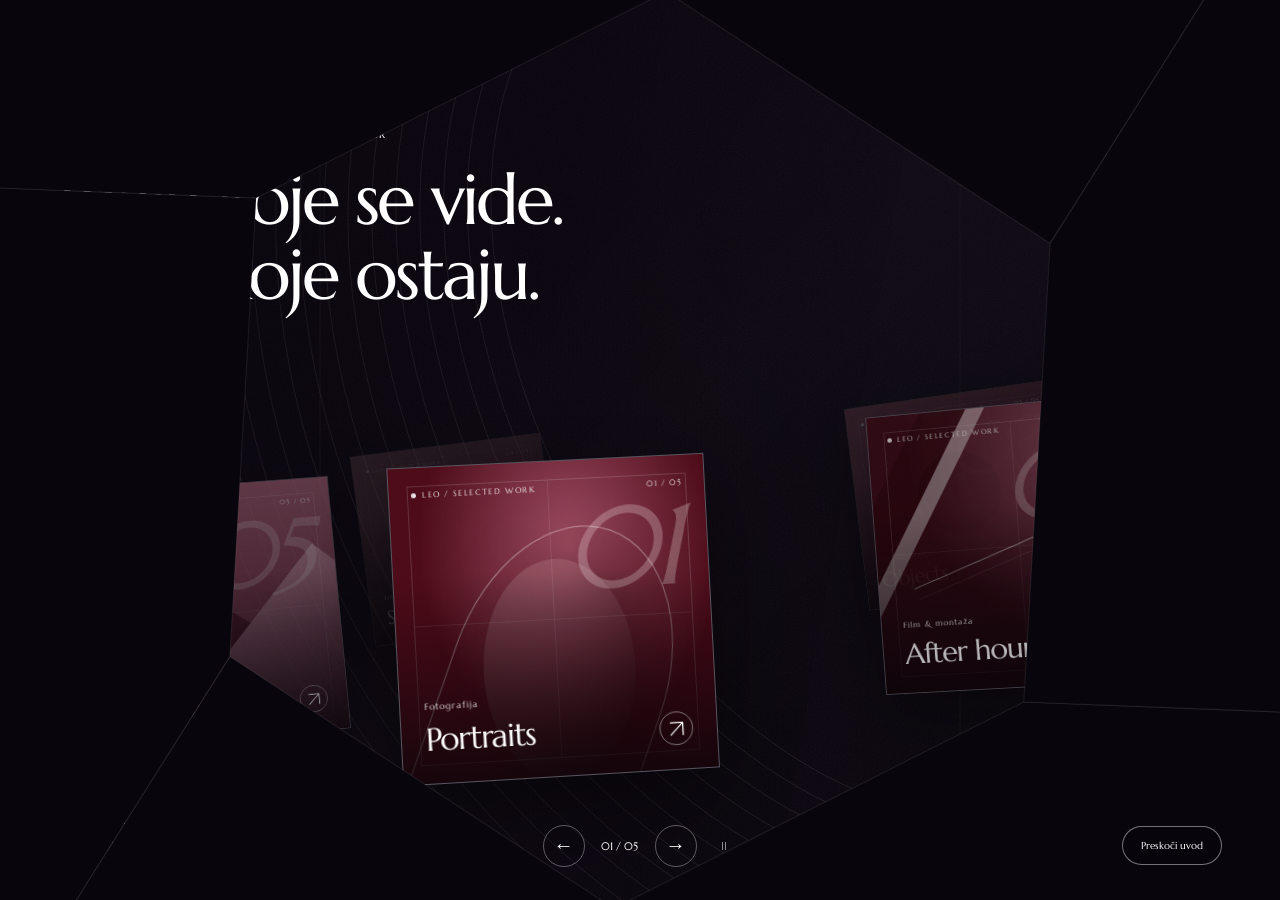
==== index.html @ 3e35deaa "Handle slow Supabase responses with clear timeout feedback" ====
<!doctype html>
<html lang="hr" class="home-page">
<head>
  <meta charset="utf-8">
  <meta name="viewport" content="width=device-width, initial-scale=1">
  <meta name="theme-color" content="#09050d">
  <meta name="description" content="Leo Cahunek — fotografija, video produkcija, montaža i grafički dizajn. Vizualni kreator iz Varaždina.">
  <title>Leo Cahunek — Pokret. Slika. Identitet.</title>
  <script>document.documentElement.classList.add('js', 'intro-running');</script>
  <link rel="icon" href="assets/camera-cursor.svg" type="image/svg+xml">
  <link rel="preconnect" href="https://use.typekit.net" crossorigin>
  <link rel="stylesheet" href="https://use.typekit.net/job4tqi.css">
  <link rel="stylesheet" href="assets/style.css?v=aquavit-1">
  <link rel="stylesheet" href="assets/theme.css?v=aquavit-1">
  <link rel="stylesheet" href="assets/home.css?v=immediate-orbit-1">
  <script src="assets/portfolio-store.js?v=request-timeout-2" defer></script>
  <script src="assets/main.js?v=shutter-4000-1" defer></script>
</head>
<body data-page="home">
  <a class="skip-link" href="#main">Preskoči na sadržaj</a>
  <div class="shutter" aria-label="Uvodna animacija otvaranja blende">
    <svg viewBox="-150 -150 300 300" aria-hidden="true" focusable="false">
      <g id="aperture-blades"></g>
    </svg>
    <div class="shutter-caption"><strong>LEO CAHUNEK</strong>FOTOGRAFIJA · POKRET · DIZAJN</div>
    <button class="skip-intro" type="button">Preskoči uvod <svg class="ui-icon" viewBox="0 0 24 24" aria-hidden="true" focusable="false"><path d="M5 19 19 5M5 5h14v14"/></svg></button>
  </div>
  <header class="site-header">
    <a href="index.html" class="brand" aria-label="Leo Cahunek, početna">
      <span class="brand-mark" aria-hidden="true">LC</span>
      <span class="brand-name">Leo Cahunek<span class="brand-sub">Visual studio</span></span>
    </a>
    <button class="menu-button" type="button" aria-expanded="false" aria-controls="navigation"><span class="menu-label">Meni</span><span class="menu-symbol" aria-hidden="true"></span></button>
    <nav id="navigation" class="nav" aria-label="Glavna navigacija">
      <a href="index.html" class="is-active" aria-current="page">Naslovna</a>
      <a href="radovi.html">Radovi</a>
      <a href="o-meni.html">O meni</a>
      <a href="kontakt.html" class="nav-contact">Kontakt <span aria-hidden="true"><svg class="ui-icon" viewBox="0 0 24 24" aria-hidden="true" focusable="false"><path d="M5 19 19 5M5 5h14v14"/></svg></span></a>
    </nav>
  </header>
  <main id="main">
    <section class="hero" aria-labelledby="hero-title">
      <div class="hero-top">
        <div>
          <p class="eyebrow hero-kicker">Neovisni vizualni studio · Varaždin, HR</p>
          <h1 id="hero-title"><span class="hero-title-line line"><span>Ideje koje se vide.</span></span><span class="hero-title-line line"><span>Priče koje ostaju.</span></span></h1>
        </div>
        <a class="availability" href="kontakt.html"><span class="dot" aria-hidden="true"></span><span>Otvoren za nove suradnje<small>Stvorimo nešto dobro.</small></span></a>
      </div>
      <span class="hero-footnote" aria-hidden="true">ODABRANI RADOVI / 01 — 05</span>
      <div class="covers" role="region" aria-roledescription="karusel" aria-label="Odabrani radovi u dijagonalnom krugu" aria-busy="true"></div>
      <div class="hero-bottom">
        <p class="intro"><strong>Ja sam Leo. Vizualni kreator.</strong><br>Spajam fotografiju, video i dizajn<br class="mobile-hide"> u priče s vlastitim karakterom.</p>
        <div class="deck-controls" role="group" aria-label="Kontrole odabranih radova">
          <button class="round" id="prev" type="button" aria-label="Prethodni rad">←</button>
          <span id="counter" aria-label="Redni broj odabranog rada">01 / 05</span>
          <button class="round" id="next" type="button" aria-label="Sljedeći rad">→</button>
          <button class="round pause-button" id="pause" type="button" aria-label="Pauziraj kruženje radova" aria-pressed="false"><span aria-hidden="true">Ⅱ</span></button>
        </div>
        <a class="scroll-link" href="radovi.html">ISTRAŽI RADOVE <span aria-hidden="true"><svg class="ui-icon" viewBox="0 0 24 24" aria-hidden="true" focusable="false"><path d="M5 19 19 5M5 5h14v14"/></svg></span></a>
      </div>
      <p id="carousel-status" class="sr-only" role="status" aria-live="polite"></p>
    </section>
  </main>
  <dialog id="lightbox" aria-labelledby="lightbox-title">
    <div class="dialog-shell">
      <div class="dialog-toolbar"><span class="dialog-category"></span><button class="dialog-close" type="button" aria-label="Zatvori pregled">Zatvori <span aria-hidden="true">×</span></button></div>
      <div id="lightbox-content"></div>
      <div class="photo-navigation" hidden><button type="button" class="round" id="photo-prev" aria-label="Prethodna fotografija">←</button><span id="photo-counter" role="status" aria-live="polite"></span><button type="button" class="round" id="photo-next" aria-label="Sljedeća fotografija">→</button></div>
      <div class="dialog-bottom"><div><h3 id="lightbox-title"></h3><p id="lightbox-description"></p></div><div class="dialog-controls"><button class="round" id="lightbox-prev" type="button" aria-label="Prethodni rad u pregledu">←</button><button class="round" id="lightbox-next" type="button" aria-label="Sljedeći rad u pregledu">→</button></div></div>
    </div>
  </dialog>
</body>
</html>
---- assets/style.css ----
:root{--bg:#09050d;--panel:#140d1c;--fg:#fff;--muted:#ffffffb8;--line:#ffffff33;--accent:#fff;--font-main:'aquavit','Marcellus',sans-serif;--ease:cubic-bezier(.22,1,.36,1);color-scheme:dark}[hidden]{display:none!important}
*{box-sizing:border-box}html{scroll-behavior:smooth;scroll-padding-top:100px}body{margin:0;background:var(--bg);color:var(--fg);font-family:var(--font-main);-webkit-font-smoothing:antialiased}body.modal-open{overflow:hidden}::selection{background:var(--accent);color:var(--bg)}button,input,textarea,select{font:inherit}button,a{-webkit-tap-highlight-color:transparent}button{cursor:pointer;color:inherit}a{color:inherit;text-decoration:none}button{border:0}button:disabled{cursor:default}img{display:block;max-width:100%}:focus-visible{outline:2px solid var(--accent);outline-offset:6px}.sr-only{position:absolute;width:1px;height:1px;margin:-1px;padding:0;border:0;overflow:hidden;clip-path:inset(50%);white-space:nowrap}.skip-link{position:fixed;top:12px;left:12px;z-index:200;padding:14px 22px;background:var(--accent);color:var(--bg);transform:translateY(-160%)}.skip-link:focus{transform:none}.eyebrow{font-size:10px;font-weight:500;letter-spacing:2px;line-height:1.8;text-transform:uppercase}.muted{color:var(--muted)}.arrow-link{display:inline-flex;align-items:center;gap:35px;font-size:12px;border-bottom:1px solid currentColor;padding:14px 0}.arrow-link span{font-size:23px;transition:transform .3s var(--ease)}.arrow-link:hover span{transform:translate(3px,-3px)}
.site-header{position:fixed;top:0;left:0;right:0;padding:26px 4.5%;z-index:30;display:flex;align-items:center;justify-content:space-between;transition:background .3s,padding .3s,border-color .3s;border-bottom:1px solid transparent}.site-header.scrolled{background:#141512eb;backdrop-filter:blur(18px);padding-top:16px;padding-bottom:16px;border-color:#34372c99}.brand{display:inline-flex;align-items:center;gap:13px}.brand-mark{display:grid;place-items:center;width:36px;height:36px;border:1px solid #737967;border-radius:50%;font-size:12px;letter-spacing:-1px;transform:rotate(-12deg)}.brand-name{font-family:var(--font-main);font-weight:600;font-size:17px;letter-spacing:-.6px}.brand-sub{display:block;font-size:8px;font-weight:400;letter-spacing:2.5px;text-transform:uppercase;color:var(--muted);margin-top:4px}.nav{display:flex;gap:32px;align-items:center;font-size:12px}.nav a{position:relative;padding:10px 0}.nav a::after{content:'';position:absolute;left:0;right:0;bottom:3px;height:1px;background:var(--accent);transform:scaleX(0);transform-origin:left;transition:transform .3s}.nav a:hover::after,.nav a.is-active::after{transform:scaleX(1)}.nav a.is-active{color:var(--accent)}.nav .nav-contact{border:1px solid #4c5140;border-radius:30px;padding:11px 19px}.nav-contact span{margin-left:22px;color:var(--accent)}.nav .nav-contact::after{display:none}.nav-contact:hover{background:#d6e7ab12}.menu-button{display:none;background:none;padding:10px 0 10px 14px;font-size:12px;align-items:center;gap:12px}.menu-symbol{position:relative;width:18px;height:12px}.menu-symbol::before,.menu-symbol::after{content:'';position:absolute;left:0;width:18px;height:1px;background:currentColor;transition:transform .3s,top .3s}.menu-symbol::before{top:3px}.menu-symbol::after{top:9px}.menu-button[aria-expanded=true] .menu-symbol::before{top:6px;transform:rotate(45deg)}.menu-button[aria-expanded=true] .menu-symbol::after{top:6px;transform:rotate(-45deg)}
.hero{height:100svh;min-height:950px;max-height:1250px;position:relative;isolation:isolate;overflow:hidden;padding:150px 4.5% 0;border-bottom:1px solid var(--line);background:radial-gradient(ellipse at 50% 70%,#35392b77,transparent 57%)}.hero::before{content:'';position:absolute;inset:0;z-index:-1;opacity:.25;background-image:linear-gradient(90deg,transparent calc(25% - 1px),#60644e55 25%,transparent calc(25% + 1px),transparent calc(75% - 1px),#60644e55 75%,transparent calc(75% + 1px))}.hero-top{display:flex;justify-content:space-between;gap:25px;align-items:flex-start}.hero-kicker{display:flex;align-items:center;gap:15px;margin:0 0 21px}.hero-kicker::before{content:'';width:28px;height:1px;background:var(--accent)}.hero h1{font-family:var(--font-main);font-size:clamp(52px,5.55vw,90px);font-weight:500;letter-spacing:-4.5px;line-height:1.06;margin:0}.hero h1 .line{display:block}.hero h1 .line:last-child{color:var(--muted)}.hero-title-line{overflow:hidden;padding-bottom:9px;margin-bottom:-9px}.hero-title-line>span{display:block}.availability{font-size:10px;line-height:1.5;display:flex;gap:10px;align-items:center;border:1px solid #5c624533;border-radius:30px;padding:12px 16px;margin-top:9px;white-space:nowrap}.availability .dot{width:6px;height:6px;flex-shrink:0;border-radius:50%;background:var(--accent);box-shadow:0 0 13px #d6e7ab44}.availability small{display:block;color:var(--muted);font-size:9px;margin-top:2px}.covers{position:absolute;top:39%;left:0;width:100%;height:46%;perspective:1400px;touch-action:pan-y}.cover{position:absolute;left:50%;top:0;width:min(31vw,420px);aspect-ratio:1;overflow:hidden;padding:0;border:1px solid #ffffff26;background:#282b22;box-shadow:0 30px 70px #0007;transform:translateX(calc(-50% + var(--distance)*65%)) translateY(calc(var(--depth)*14px)) translateZ(calc(var(--depth)*-165px)) rotateY(calc(var(--distance)*-21deg)) rotateZ(calc(var(--distance)*3deg));transition:transform 1.1s var(--ease),filter .9s,box-shadow .4s;filter:brightness(.48);will-change:transform;text-align:left}.cover.is-active{filter:brightness(1);box-shadow:0 30px 90px #0008}.cover::after{content:'';position:absolute;inset:0;background:linear-gradient(transparent 35%,#070a06bb)}.cover.is-active:hover .media-image{transform:scale(1.045)}.cover-topline{position:absolute;z-index:2;left:22px;top:22px;right:22px;display:flex;justify-content:space-between;font-size:8px;letter-spacing:1.6px;color:#ffffffe0}.cover-topline span:first-child{display:flex;gap:6px;align-items:center}.cover-topline span:first-child::before{content:'';width:5px;height:5px;border-radius:50%;background:currentColor}.cover-label{position:absolute;left:24px;right:24px;bottom:24px;z-index:2;display:flex;align-items:flex-end;justify-content:space-between;gap:15px}.cover-label small{display:block;font-size:9px;letter-spacing:1px;color:#ffffffe0;margin-bottom:7px}.cover-label strong{font-family:var(--font-main);font-size:clamp(23px,2.5vw,36px);font-weight:500;letter-spacing:-1.5px}.cover-open{display:grid;place-items:center;border:1px solid #ffffff70;border-radius:50%;width:34px;height:34px;font-size:21px;transition:background .3s,transform .3s}.cover:hover .cover-open{background:#ffffff20;transform:rotate(45deg)}
.media-art{position:absolute;inset:0;overflow:hidden;background:var(--art-bg,#363c30);color:var(--art-ink,#d6dfbd);isolation:isolate}.media-art::before,.media-art::after{content:'';position:absolute;z-index:-1}.art-portrait{--art-bg:#3f5144;--art-ink:#d4d9b7;background:radial-gradient(ellipse at 56% 28%,#8d9c6f 0%,transparent 52%),#253c33}.art-portrait::before{width:68%;height:100%;border:1px solid #e0ecc66b;border-radius:50% 50% 0 0;left:16%;top:19%;transform:rotate(22deg)}.art-portrait::after{width:48%;height:70%;border-radius:50%;left:27%;top:31%;background:linear-gradient(130deg,#e4e7bb33,#11231a88);box-shadow:30px 0 70px #17251c77}.art-city{--art-bg:#222d3c;--art-ink:#d7d9d0;background:radial-gradient(ellipse at 85% 15%,#77858a,transparent 53%),#1e2832}.art-city::before{inset:-20% 12%;border-left:18px solid #a9b9b366;border-right:1px solid #d5dcd388;transform:rotate(30deg);box-shadow:-45px 0 0 #10192188,45px 0 0 #10192155}.art-city::after{width:80%;height:1px;left:10%;top:49%;background:#f1dbba99;box-shadow:0 13px 0 #f1dbba22;transform:rotate(-20deg)}.art-design{--art-bg:#c8c6b1;--art-ink:#2e3428;background:linear-gradient(140deg,#d5d3bc,#929e83)}.art-design::before{width:60%;aspect-ratio:1;border:1px solid #27322277;left:20%;top:17%;transform:rotate(-24deg);box-shadow:14px 14px 0 #2a352214}.art-design::after{width:40%;aspect-ratio:1;background:#323e2b;border-radius:50%;left:30%;top:28%;box-shadow:inset -15px -15px 35px #151d1644}.art-space{--art-bg:#a39b89;--art-ink:#f0e5d1;background:linear-gradient(145deg,#cdc4ad,#746e5d)}.art-space::before{width:48%;height:80%;top:20%;left:26%;border-radius:48% 48% 0 0;background:linear-gradient(110deg,#e2dbc6 45%,#8b89756b 46%);box-shadow:20px 0 35px #333c2c55}.art-space::after{width:150%;height:18%;top:60%;left:-10%;background:#34372e33;transform:rotate(-30deg)}.art-travel{--art-bg:#404c4b;--art-ink:#d4e1dc;background:linear-gradient(#92a59a,#3d5151)}.art-travel::before{width:120%;height:90%;left:-30%;top:39%;transform:rotate(38deg);background:linear-gradient(115deg,#718176,#202f2e 70%);box-shadow:15px -15px 40px #e1e5d611}.art-travel::after{width:85%;height:80%;left:54%;top:44%;transform:rotate(42deg);background:linear-gradient(115deg,#b8bda6,#415850 65%)}.art-ritual{--art-bg:#523d2a;--art-ink:#eedbbd;background:radial-gradient(ellipse at 60% 40%,#aa8d64,#403426)}.art-ritual::before{width:48%;aspect-ratio:1;top:22%;left:26%;border-radius:50%;background:radial-gradient(circle,#30281f 36%,#8b7250 38%,#dfcdab 40%,#a68f65 55%,#dbc9a3 57%,#5e4f3833 62%);box-shadow:20px 20px 40px #211a19aa}.art-ritual::after{width:60%;height:1px;top:76%;left:20%;background:#e1c8a366;transform:rotate(-25deg)}.art-grid{position:absolute;inset:18px;border:1px solid currentColor;opacity:.15}.art-grid::before,.art-grid::after{content:'';position:absolute;background:currentColor;opacity:.6}.art-grid::before{height:100%;width:1px;left:50%}.art-grid::after{width:100%;height:1px;top:50%}.art-index{position:absolute;right:10%;top:10%;font-family:var(--font-main);font-size:clamp(70px,9vw,130px);font-style:italic;line-height:1;opacity:.24;letter-spacing:-7px}.media-image{position:absolute;inset:0;width:100%;height:100%;object-fit:cover;opacity:0;filter:saturate(.7);transition:opacity .6s,transform 1s var(--ease)}.media-image.is-loaded{opacity:1}
.hero-bottom{position:absolute;bottom:34px;left:4.5%;right:4.5%;display:grid;grid-template-columns:1fr auto 1fr;align-items:end;gap:25px}.intro{font-size:12px;color:var(--muted);line-height:1.8;margin:0}.intro strong{color:var(--fg);font-weight:400}.deck-controls{display:flex;gap:13px;align-items:center}.round{display:grid;place-items:center;width:42px;height:42px;border:1px solid #515743;border-radius:50%;background:transparent;font-size:20px;transition:background .25s,color .25s,transform .3s var(--ease)}.round:hover{background:var(--accent);color:var(--bg);transform:translateY(-2px)}#counter{font-size:11px;font-variant-numeric:tabular-nums;min-width:44px;text-align:center}.pause-button{border:0;width:28px;height:36px;border-radius:0;font-size:12px;color:var(--muted)}.pause-button:hover{transform:none;background:transparent;color:var(--accent)}.scroll-link{justify-self:end;font-size:9px;letter-spacing:1.5px;display:flex;align-items:center;gap:18px;color:var(--muted)}.scroll-link span{display:grid;place-items:center;width:29px;height:44px;border:1px solid #4a503e;border-radius:20px;color:var(--accent);font-size:17px}.hero-footnote{position:absolute;top:35%;right:4.5%;color:var(--muted);font-size:8px;letter-spacing:2px;writing-mode:vertical-rl}
.section{padding:115px 6%;scroll-margin-top:20px}.section-heading{display:flex;justify-content:space-between;gap:35px;align-items:end;margin-bottom:42px}.section h2{font-family:var(--font-main);font-size:clamp(46px,5.5vw,80px);font-weight:400;letter-spacing:-3.5px;line-height:1.05;margin:17px 0 0}.section h2 em{font-family:var(--font-main);font-weight:400;color:var(--accent)}.section-heading>p{font-size:12px;color:var(--muted);line-height:1.9;margin:0;max-width:230px}.gallery-toolbar{display:flex;align-items:center;justify-content:space-between;gap:20px;margin-bottom:36px;padding-bottom:24px;border-bottom:1px solid var(--line)}.filters{display:flex;gap:8px;flex-wrap:wrap}.filter{border:1px solid var(--line);border-radius:25px;background:transparent;padding:11px 18px;font-size:11px;transition:background .25s,color .25s,border-color .25s}.filter:hover{border-color:#7c8469}.filter.active{background:var(--fg);color:var(--bg);border-color:var(--fg)}.project-count{font-size:9px;letter-spacing:1.2px;color:var(--muted);white-space:nowrap}.gallery{display:grid;grid-template-columns:1fr 1fr;gap:50px 28px}.project{margin:0;min-width:0}.project[hidden]{display:none}.project-media{display:block;position:relative;width:100%;aspect-ratio:1.25;overflow:hidden;background:var(--panel);padding:0;text-align:left}.project:nth-child(4n+2) .project-media,.project:nth-child(4n+3) .project-media{aspect-ratio:1.4}.project-media::after{content:'';position:absolute;inset:0;background:linear-gradient(transparent 60%,#11170d44);transition:background .4s}.project:hover .media-image{transform:scale(1.045)}.project:hover .media-art{filter:brightness(1.06)}.project-media .media-art{transition:filter .4s}.project-tag{position:absolute;left:20px;top:20px;z-index:2;font-size:8px;letter-spacing:1.5px;color:#fff;background:#12170d55;border:1px solid #ffffff30;padding:8px 11px;border-radius:25px;backdrop-filter:blur(10px)}.project-open{position:absolute;z-index:2;right:20px;bottom:20px;display:grid;place-items:center;background:var(--fg);color:var(--bg);width:43px;height:43px;border-radius:50%;font-size:22px;opacity:0;transform:translateY(12px);transition:opacity .3s,transform .4s var(--ease)}.project:hover .project-open,.project-media:focus-visible .project-open{opacity:1;transform:none}.play{position:absolute;inset:0;z-index:2;display:grid;place-items:center}.play span{display:grid;place-items:center;width:62px;height:62px;border:1px solid #ffffff88;border-radius:50%;font-size:16px;padding-left:3px;background:#0002;backdrop-filter:blur(5px);transition:transform .4s}.project:hover .play span{transform:scale(1.1)}.project figcaption{display:flex;justify-content:space-between;align-items:flex-start;gap:20px;margin-top:18px}.project h3{font-size:16px;font-weight:400;letter-spacing:-.2px;margin:0}.project p{font-size:10px;color:var(--muted);margin:8px 0 0}.project-number{font-size:10px;color:var(--muted);font-variant-numeric:tabular-nums}.demo-note{font-size:10px;line-height:1.8;color:var(--muted);margin:35px 0 0;display:flex;gap:10px}.demo-note::before{content:'↳';color:var(--accent)}
.about{background:#e5e6da;color:#252b20;display:grid;grid-template-columns:1fr 1fr;gap:10%;align-items:center;--muted:#646e5b;--accent:#586449;--line:#bbc1af}.portrait{margin:0;position:relative;aspect-ratio:.82;background:#cad0bc;overflow:hidden}.portrait .media-image{filter:grayscale(1)}.portrait .media-art{background:radial-gradient(ellipse at 25% 20%,#d7d9bf,transparent 60%),#a0ad8c;color:#e8ead8}.portrait-monogram{position:absolute;left:8%;bottom:13%;font-family:var(--font-main);font-size:clamp(100px,16vw,250px);font-weight:500;letter-spacing:-25px;line-height:1;opacity:.7}.portrait small{position:absolute;left:23px;bottom:22px;z-index:2;letter-spacing:1.5px;font-size:8px;text-transform:uppercase;background:#17231777;color:#fff;padding:8px 10px;border:1px solid #ffffff40}.portrait-coordinate{position:absolute;top:24px;right:23px;font-size:8px;letter-spacing:2px;writing-mode:vertical-rl}.about h2{font-size:clamp(45px,4.6vw,69px);line-height:1.05;margin:22px 0 30px}.about h2 em{color:#687358}.role{font-size:10px;letter-spacing:1.5px;text-transform:uppercase;border-top:1px solid var(--line);padding-top:23px}.about-copy #about-body>p{font-size:13px;line-height:1.95;color:var(--muted)}.services{display:flex;gap:7px;flex-wrap:wrap;margin:24px 0 16px}.services span{font-size:9px;border:1px solid var(--line);border-radius:20px;padding:8px 12px}
.contact{position:relative;display:grid;grid-template-columns:1fr 1fr;gap:10%;background:radial-gradient(ellipse at 0 90%,#2c352144,transparent 50%)}.contact h2{font-size:clamp(48px,5vw,73px);line-height:1.08}.contact-copy>p{font-size:12px;line-height:1.9;color:var(--muted);max-width:320px;margin-top:28px}.service-list{list-style:none;padding:0;margin:30px 0;font-size:12px}.service-list li{display:flex;justify-content:space-between;gap:20px;padding:15px 0;border-bottom:1px solid var(--line)}.service-list span{color:var(--muted);font-size:9px}.location{display:flex;align-items:center;gap:10px;font-size:9px;color:var(--muted);letter-spacing:1px}.location::before{content:'';width:5px;height:5px;background:var(--accent);border-radius:50%}form{align-self:center;padding:28px 0 0}.form-intro{font-size:11px;letter-spacing:1px;padding-bottom:20px;margin:0 0 24px;border-bottom:1px solid var(--line)}.form-intro span{float:right;color:var(--muted);font-size:9px;letter-spacing:0}.fields{display:grid;grid-template-columns:1fr 1fr;gap:22px}label{display:block;font-size:10px;color:#bdc3af;margin-bottom:24px}input,select,textarea{display:block;width:100%;min-width:0;padding:14px 0;background:transparent;border:0;border-bottom:1px solid #4d5440;border-radius:0;color:var(--fg);font-size:13px;outline:none;transition:border-color .3s}input::placeholder,textarea::placeholder{color:#818874}input:focus,textarea:focus,select:focus{border-color:var(--accent)}select{padding-right:15px}select option{background:var(--bg)}textarea{resize:vertical;min-height:100px}.submit{display:flex;align-items:center;justify-content:space-between;width:100%;padding:19px 24px;background:var(--fg);color:var(--bg);font-size:12px;transition:background .3s}.submit span{font-size:22px;transition:transform .3s var(--ease)}.submit:hover{background:var(--accent)}.submit:hover span{transform:translate(4px,-3px)}.form-note{font-size:9px;line-height:1.8;color:var(--muted);margin:15px 0 0}.form-status{font-size:11px;line-height:1.7;color:var(--accent)}.site-footer{padding:30px 6%;border-top:1px solid var(--line);display:flex;align-items:center;justify-content:space-between;gap:25px}.site-footer .brand-name{font-size:15px}.footer-copy{font-size:9px;color:var(--muted);line-height:1.8;text-align:center}.back-top{font-size:10px;display:flex;align-items:center;gap:25px}.back-top span{font-size:22px;color:var(--accent)}
dialog{padding:0;border:1px solid #4c5540;background:var(--bg);color:var(--fg);width:min(1000px,92vw);max-width:1000px;max-height:90svh;overflow:auto}dialog::backdrop{background:#080b08e8;backdrop-filter:blur(14px)}.dialog-shell{padding:22px}.dialog-toolbar{display:flex;align-items:center;justify-content:space-between;margin-bottom:18px;gap:15px}.dialog-category{font-size:9px;color:var(--muted);letter-spacing:1.5px;text-transform:uppercase}.dialog-close{background:none;font-size:12px;display:flex;align-items:center;gap:18px;padding:7px}.dialog-close span{font-size:24px}.dialog-media{position:relative;aspect-ratio:1.6;max-height:65svh;overflow:hidden;background:#252b20}.dialog-media .media-image{object-fit:contain;filter:none}.dialog-media video{width:100%;height:100%;display:block;background:#111;object-fit:contain}.dialog-bottom{display:flex;align-items:center;justify-content:space-between;gap:20px;margin-top:22px}.dialog-bottom h3{font-family:var(--font-main);font-weight:400;font-size:24px;letter-spacing:-.8px;margin:0}.dialog-bottom p{font-size:10px;line-height:1.8;color:var(--muted);margin:8px 0 0}.dialog-controls{display:flex;align-items:center;gap:10px}.video-status{font-size:11px;color:var(--muted);line-height:1.7}.video-status:empty{display:none}
.shutter{position:fixed;inset:0;z-index:100;display:none;place-items:center;overflow:hidden;background:transparent}.js.intro-running .shutter{display:grid}.shutter svg{position:absolute;width:150vmax;height:150vmax;max-width:none}.shutter polygon{fill:var(--bg);stroke:#ffffff14;stroke-width:.18;stroke-linejoin:round}.shutter-caption{position:absolute;bottom:35px;left:4.5%;font-size:9px;letter-spacing:2px;line-height:1.8;color:#b3bba4;transition:opacity .3s}.shutter-caption strong{display:block;color:var(--fg);font-size:11px;font-weight:400}.skip-intro{position:absolute;bottom:35px;right:4.5%;background:#14151288;border:1px solid #666e54;border-radius:30px;padding:12px 18px;font-size:10px}.intro-running .hero-title-line>span{transform:translateY(110%)}.intro-done .hero-title-line>span{animation:title-in 1.1s var(--ease) both}.intro-done .hero-title-line:nth-child(2)>span{animation-delay:.12s}@keyframes title-in{from{transform:translateY(110%)}to{transform:translateY(0)}}.reveal-ready{opacity:0;transform:translateY(25px);transition:opacity .9s var(--ease) var(--reveal-delay,0ms),transform .9s var(--ease) var(--reveal-delay,0ms)}.reveal-ready.is-visible{opacity:1;transform:none}
@media(min-width:1700px){.hero{padding-top:170px}.covers{top:41%}.cover{width:440px}}
@media(max-width:1050px){.hero{min-height:880px}.hero h1{font-size:clamp(48px,6.1vw,65px);letter-spacing:-3.5px}.availability{font-size:9px;padding:10px}.availability small{display:none}.covers{top:41%}.cover{width:39vw}.section{padding:90px 5%}.about,.contact{gap:6%}.section h2{letter-spacing:-2.7px}.about h2{font-size:46px}.contact h2{font-size:52px}.project-count{display:none}}
@media(max-width:800px){.hero{min-height:850px;padding-top:140px}.hero-top{display:block}.hero h1{font-size:clamp(48px,7.5vw,65px)}.availability{display:inline-flex;margin-top:25px}.availability small{display:none}.covers{top:44%;height:39%}.cover{width:47vw}.hero-bottom{grid-template-columns:1fr auto;gap:15px;align-items:center}.scroll-link{display:none}.intro{font-size:11px}.hero-footnote{display:none}.section-heading>p{max-width:190px;font-size:11px}.about{gap:5%}.about h2{font-size:41px}.about-copy #about-body>p{font-size:12px}.services span{padding:7px 9px;font-size:8px}.contact{grid-template-columns:1fr;gap:35px}.contact h2{font-size:64px}.contact-copy{display:grid;grid-template-columns:1fr 1fr;column-gap:10%}.contact-copy .eyebrow,.contact-copy h2{grid-column:1;grid-row:auto}.contact-copy>p{grid-column:1}.service-list{grid-column:2;grid-row:2 / 4;margin:15px 0}.location{grid-column:1 / -1}.contact form{padding-top:0}.portrait-monogram{letter-spacing:-15px}.dialog-bottom h3{font-size:21px}}
@media(max-width:560px){html{scroll-padding-top:90px}.site-header{padding:21px 5%}.site-header.scrolled{padding:15px 5%}.brand-name{font-size:15px}.brand-sub{font-size:7px;letter-spacing:2px}.brand-mark{width:32px;height:32px;font-size:11px}.menu-button{display:inline-flex}.nav{position:absolute;top:77px;left:5%;right:5%;display:flex;flex-direction:column;align-items:stretch;gap:0;padding:10px 22px;background:#20241af7;border:1px solid #515a40;box-shadow:0 25px 55px #0005;opacity:0;visibility:hidden;transform:translateY(-8px);transition:opacity .25s,transform .25s,visibility .25s}.scrolled .nav{top:68px}.nav.open{opacity:1;visibility:visible;transform:none}.nav a{padding:19px 0;border-bottom:1px solid var(--line);font-size:14px}.nav a::after{display:none}.nav .nav-contact{border:0;border-radius:0;padding:19px 0}.nav-contact span{float:right}.hero{padding:129px 5% 0;min-height:830px;max-height:1050px}.hero-kicker{font-size:8px;letter-spacing:1.5px;gap:10px;margin-bottom:18px}.hero-kicker::before{width:20px}.hero h1{font-size:clamp(35px,10.1vw,55px);letter-spacing:-2px;line-height:1.12}.availability{font-size:9px;margin-top:23px;padding:8px 12px}.covers{top:43%;height:39%}.cover{width:66vw;max-width:330px}.cover-label{left:20px;right:20px;bottom:20px}.cover-label strong{font-size:29px}.cover-topline{left:18px;right:18px;top:18px;font-size:7px}.cover-label small{font-size:8px}.cover-open{width:29px;height:29px;font-size:18px}.hero-bottom{left:5%;right:5%;bottom:28px;gap:10px;grid-template-columns:minmax(0,1fr) auto}.intro{font-size:10px;line-height:1.8;max-width:165px}.intro br.mobile-hide{display:none}.deck-controls{gap:7px}.round{width:34px;height:34px;font-size:18px}#counter{font-size:9px;min-width:36px}.pause-button{width:22px;font-size:10px}.section{padding:75px 5%}.section-heading{display:block;margin-bottom:30px}.section h2{font-size:49px;letter-spacing:-2px}.section-heading>p{max-width:270px;margin-top:24px;line-height:1.8}.gallery-toolbar{margin-bottom:27px;padding-bottom:22px}.filters{gap:7px}.filter{font-size:10px;padding:10px 12px}.gallery{grid-template-columns:1fr;gap:32px}.project-media,.project:nth-child(4n+2) .project-media,.project:nth-child(4n+3) .project-media{aspect-ratio:1.18}.project-open{opacity:1;transform:none;width:35px;height:35px;font-size:19px}.project figcaption{margin-top:15px}.project h3{font-size:16px}.demo-note{font-size:9px;margin-top:28px}.about{grid-template-columns:1fr;gap:42px}.portrait{max-height:530px;aspect-ratio:.9}.portrait-monogram{font-size:55vw;letter-spacing:-20px}.about h2{font-size:51px}.about-copy #about-body>p{font-size:13px}.services span{font-size:9px;padding:8px 11px}.contact{gap:28px}.contact h2{font-size:54px}.contact-copy{display:block}.contact-copy>p{font-size:12px}.service-list{margin:26px 0}.location{font-size:8px}.fields{gap:18px}input,select,textarea{font-size:16px}.form-intro{font-size:10px}.form-intro span{font-size:8px}.site-footer{padding:27px 5%;flex-wrap:wrap;gap:24px}.site-footer .brand{order:0}.footer-copy{order:2;width:100%;border-top:1px solid var(--line);padding-top:20px;text-align:left;display:flex;justify-content:space-between}.back-top{margin-left:auto;font-size:9px;gap:10px}.dialog-shell{padding:15px}.dialog-media{aspect-ratio:1}.dialog-bottom{align-items:flex-start;gap:10px}.dialog-bottom h3{font-size:20px;line-height:1.3}.dialog-bottom p{font-size:9px}.dialog-controls{gap:6px}.dialog-controls .round{width:31px;height:31px}.dialog-category{font-size:8px;letter-spacing:1px}.dialog-close{font-size:10px;gap:8px}.shutter-caption{font-size:7px;bottom:27px}.shutter-caption strong{font-size:9px}.skip-intro{font-size:9px;bottom:27px;padding:11px 14px}.art-index{font-size:100px}}
@media(max-width:360px){.hero{min-height:790px}.hero h1{font-size:34px}.hero-kicker{letter-spacing:1px;font-size:7px}.cover{width:70vw}.hero-bottom{bottom:22px}.intro{max-width:138px;font-size:9px}.deck-controls{gap:5px}.deck-controls .round{width:30px;height:30px}.deck-controls .pause-button{width:19px}.section h2{font-size:43px}.filter{font-size:9px;padding:9px 10px}.fields{grid-template-columns:1fr;gap:0}.form-intro span{float:none;display:block;margin-top:9px}.site-footer .brand-mark{display:none}}
@media(hover:none){.project-open{opacity:1;transform:none}}
@media(prefers-reduced-motion:reduce){html{scroll-behavior:auto}*,*::before,*::after{animation-duration:.01ms!important;animation-delay:0ms!important;transition-duration:.01ms!important;transition-delay:0ms!important}.shutter,.js.intro-running .shutter{display:none}.reveal-ready{opacity:1;transform:none}.intro-running .hero-title-line>span{transform:none}}

.ui-icon{display:inline-block;width:1em;height:1em;fill:none;stroke:currentColor;stroke-width:1.5;stroke-linecap:round;stroke-linejoin:round;vertical-align:-.12em}.play-icon{fill:currentColor;stroke:none}.skip-intro{display:flex;align-items:center;gap:10px}

/* A static, fine grain adds texture without moving beneath the content. */
body::before{content:'';position:fixed;inset:0;z-index:65;pointer-events:none;opacity:.055;background-image:url("data:image/svg+xml,%3Csvg xmlns='http://www.w3.org/2000/svg' width='180' height='180' viewBox='0 0 180 180'%3E%3Cfilter id='grain'%3E%3CfeTurbulence type='fractalNoise' baseFrequency='.88' numOctaves='3' stitchTiles='stitch'/%3E%3CfeColorMatrix type='saturate' values='0'/%3E%3C/filter%3E%3Cpath fill='%23fff' filter='url(%23grain)' opacity='.8' d='M0 0h180v180H0z'/%3E%3C/svg%3E");mix-blend-mode:screen}
body[data-page=about]::before{mix-blend-mode:multiply;opacity:.065}
.site-header{view-transition-name:site-header}
body:not([data-page=home]) .site-header{background:#141512f2;border-color:#34372c99;backdrop-filter:blur(18px)}
.nav{gap:28px}
.page-work{padding-top:155px;min-height:calc(100svh - 100px);background:radial-gradient(ellipse at 85% 0,#3b47262b,transparent 55%)}
.section h1{font-family:var(--font-main);font-size:clamp(46px,5.5vw,80px);font-weight:400;letter-spacing:-3.5px;line-height:1.05;margin:17px 0 0}
.section h1 em{font-family:var(--font-main);font-weight:400;color:var(--accent)}
.page-work .section-heading{margin-bottom:48px}
.page-about{padding-top:160px;min-height:calc(100svh - 100px)}
.page-about h1{font-size:clamp(45px,4.6vw,69px);line-height:1.05;margin:22px 0 30px}
.page-about h1 em{color:#687358}
.page-about .portrait{max-height:680px}
.page-contact{padding-top:155px;min-height:calc(100svh - 100px);align-items:center}
.page-contact h1{font-size:clamp(48px,5vw,73px);line-height:1.08}
.page-contact form{padding-top:10px}
.page-links{display:flex;justify-content:space-between;align-items:center;padding:30px 6%;border-top:1px solid var(--line);color:var(--muted);font-size:10px}
.page-links a{display:flex;align-items:center;gap:20px;transition:color .3s}
.page-links a:hover{color:var(--accent)}
.page-links .ui-icon{font-size:18px}
@media(hover:hover) and (pointer:fine){
  body,.hero,.section,dialog{cursor:url('camera-cursor.svg') 20 23,auto}
  a,button,select,summary,input[type=submit],input[type=button]{cursor:url('camera-cursor-active.svg') 20 23,pointer}
  input:not([type=submit]):not([type=button]),textarea{cursor:text}
}
@view-transition{navigation:auto}
::view-transition-old(root){animation:page-out .15s ease-out both}
::view-transition-new(root){animation:page-in .28s ease-out both}
@keyframes page-out{to{opacity:0}}
@keyframes page-in{from{opacity:0;transform:translateY(7px)}to{opacity:1;transform:none}}
@media(max-width:1050px){.section h1{letter-spacing:-2.7px}.page-about h1{font-size:46px}.page-contact h1{font-size:52px}}
@media(max-width:800px){
  .menu-button{display:inline-flex}
  .nav{position:absolute;top:80px;left:5%;right:5%;display:flex;flex-direction:column;align-items:stretch;gap:0;padding:10px 22px;background:#20241af7;border:1px solid #515a40;box-shadow:0 25px 55px #0005;opacity:0;visibility:hidden;transform:translateY(-8px);transition:opacity .25s,transform .25s,visibility .25s}
  .scrolled .nav{top:68px}
  .nav.open{opacity:1;visibility:visible;transform:none}
  .nav a{padding:18px 0;border-bottom:1px solid var(--line);font-size:14px}
  .nav a::after{display:none}
  .nav .nav-contact{border:0;border-radius:0;padding:18px 0}
  .nav-contact span{float:right}
  .page-work{padding-top:145px}
  .page-about{padding-top:145px}
  .page-about h1{font-size:41px}
  .page-contact{padding-top:145px}
  .page-contact h1{font-size:64px;grid-column:1;grid-row:auto}
}
@media(max-width:560px){
  .nav{top:77px}
  .section h1{font-size:49px;letter-spacing:-2px}
  .page-work,.page-about,.page-contact{padding-top:130px}
  .page-work .section-heading{margin-bottom:30px}
  .page-about h1{font-size:51px}
  .page-about .about-copy{order:-1}
  .page-contact h1{font-size:54px}
  .page-links{padding:25px 5%;font-size:9px}
  .page-links a{gap:10px}
}
@media(max-width:360px){.section h1{font-size:43px}}
@media(prefers-reduced-motion:reduce){::view-transition-old(root),::view-transition-new(root){animation:none!important}.site-header{view-transition-name:none}}

/* A continuous orbit, with its front arc descending from right to left. */
.hero-top{position:relative;z-index:2}
.hero-bottom{z-index:2}
.covers{top:30%;bottom:190px;height:auto;z-index:1}
.cover{top:50%;width:min(29vw,360px);max-width:none;transform:translate(-50%,-50%);transition:box-shadow .35s;backface-visibility:hidden;will-change:transform}
@media(min-width:1700px){.covers{top:32%;bottom:200px}.cover{width:400px}}
@media(max-width:1050px){.hero{min-height:930px}.covers{top:34%;bottom:185px}.cover{width:min(39vw,350px)}}
@media(max-width:800px){.hero{min-height:930px}.covers{top:36%;bottom:180px}.cover{width:min(48vw,330px)}}
@media(max-width:560px){.hero{min-height:900px}.covers{top:37%;bottom:155px}.cover{width:66vw;max-width:330px}}
@media(max-width:360px){.hero{min-height:850px}.covers{top:36%;bottom:150px}.cover{width:70vw}}
---- assets/theme.css ----
/* Aquavit is supplied by the Adobe Fonts web project linked in each page.
   The bundled Marcellus fallback is distributed under the SIL Open Font License. */
@font-face {
  font-family: 'Marcellus';
  font-style: normal;
  font-weight: 400;
  font-display: swap;
  src: url('fonts/marcellus-latin-ext.woff2') format('woff2');
  unicode-range: U+0100-02BA, U+02BD-02C5, U+02C7-02CC, U+02CE-02D7, U+02DD-02FF, U+0304, U+0308, U+0329, U+1D00-1DBF, U+1E00-1E9F, U+1EF2-1EFF, U+2020, U+20A0-20AB, U+20AD-20C4, U+2113, U+2C60-2C7F, U+A720-A7FF;
}
@font-face {
  font-family: 'Marcellus';
  font-style: normal;
  font-weight: 400;
  font-display: swap;
  src: url('fonts/marcellus-latin.woff2') format('woff2');
  unicode-range: U+0000-00FF, U+0131, U+0152-0153, U+02BB-02BC, U+02C6, U+02DA, U+02DC, U+0304, U+0308, U+0329, U+2000-206F, U+20AC, U+2122, U+2191, U+2193, U+2212, U+2215, U+FEFF, U+FFFD;
}

:root {
  --bg: #09050d;
  --panel: #140d1c;
  --fg: #fff;
  --muted: rgb(255 255 255 / .72);
  --line: rgb(255 255 255 / .2);
  --accent: #fff;
  --font-main: 'aquavit', 'Marcellus', sans-serif;
}

body {
  isolation: isolate;
  background: var(--bg);
  color: var(--fg);
  font-family: var(--font-main);
}
body::after {
  content: '';
  position: fixed;
  inset: 0;
  z-index: -1;
  pointer-events: none;
  background:
    radial-gradient(ellipse at 82% 18%, #33223f18, transparent 58%),
    radial-gradient(ellipse at 9% 85%, #24172e16, transparent 55%),
    linear-gradient(135deg, transparent 35%, #ffffff02 51%, transparent 68%),
    url('contours.svg') center / cover no-repeat;
}
body::before,
body[data-page=about]::before {
  background-image: url('texture-grain.svg');
  opacity: .065;
  mix-blend-mode: soft-light;
}

.brand-name, .hero h1, .cover-label strong,
.section h1, .section h2, .portrait-monogram,
.dialog-bottom h3, .art-index,
.section h1 em, .section h2 em {
  font-family: var(--font-main);
}
.hero h1 { font-weight: 400; letter-spacing: -.04em; }
.hero h1 .line:last-child { color: #fff; }
.section h1, .section h2 { letter-spacing: -.035em; }
.brand-name { font-weight: 400; letter-spacing: -.25px; }
.cover-label strong { font-weight: 400; letter-spacing: -.035em; }
.about h2 em, .page-about h1 em { color: #fff; }

.site-header.scrolled,
body:not([data-page=home]) .site-header {
  background: rgb(9 5 13 / .94);
  border-color: var(--line);
}
.brand-mark { border-color: rgb(255 255 255 / .5); }
.nav .nav-contact { border-color: rgb(255 255 255 / .4); }
.nav-contact:hover { background: rgb(255 255 255 / .08); }
.hero { background: linear-gradient(100deg, #09050d80, transparent 65%); }
.hero::before {
  opacity: .2;
  background-image: linear-gradient(90deg,
    transparent calc(25% - 1px), #ffffff28 25%, transparent calc(25% + 1px),
    transparent calc(75% - 1px), #ffffff28 75%, transparent calc(75% + 1px));
}
.availability { border-color: rgb(255 255 255 / .25); background: #09050d40; }
.availability .dot {
  width: 12px;
  height: 12px;
  background: radial-gradient(circle at 35% 30%, #d9ffe6 0%, #81ffa7 24%, #39ef75 55%, #09a93e 100%);
  box-shadow:
    inset 0 0 2px #d9ffe6,
    0 0 5px rgb(76 255 141 / .9),
    0 0 14px rgb(40 237 111 / .65),
    0 0 27px rgb(32 231 106 / .35);
}
.cover { background: #140d1c; border-color: #ffffff4a; }
.cover::after { background: linear-gradient(transparent 35%, #050307c7); }
.round { border-color: #ffffff55; }
.round:hover { background: #ffffff18; color: #fff; }
.pause-button { border-color: transparent; }
.pause-button:hover { background: transparent; }
.scroll-link span { border-color: #ffffff60; }

.page-work { background: radial-gradient(ellipse at 90% 0, #2d1d3912, transparent 60%); }
.filter:hover { border-color: #ffffff8c; }
.filter.active { background: #ffffff17; color: #fff; border-color: #fff; }
.project-media::after { background: linear-gradient(transparent 60%, #05030760); }
.project-tag { background: #09050d80; }
.project-open { background: #09050de8; color: #fff; border: 1px solid #ffffff7a; }

.about {
  background: linear-gradient(135deg, #06030826, transparent 70%);
  color: #fff;
  --muted: rgb(255 255 255 / .72);
  --accent: #fff;
  --line: rgb(255 255 255 / .2);
}
.portrait { background: #61182a; }
.portrait .media-art { background: radial-gradient(ellipse at 20% 15%, #ad6375, transparent 68%), #621c2d; color: #fff; }
.portrait small { background: #09050d90; }
.role { color: #fff; }
.contact { background: radial-gradient(ellipse at 0 90%, #29163212, transparent 55%); }
label { color: #fff; }
input, select, textarea { border-color: #ffffff60; color: #fff; }
input::placeholder, textarea::placeholder { color: #ffffffb0; }
.submit { background: #24172f; border: 1px solid #ffffff70; color: #fff; }
.submit:hover { background: #332340; }
.site-footer, .page-links { background: #06030824; }
dialog { background: var(--bg); border-color: #ffffff55; }
dialog::backdrop { background: #040206eb; }
.dialog-media, .dialog-media video { background: transparent; }
.dialog-media .media-image { opacity: 1; transition: none; }
.shutter polygon { fill: var(--bg); stroke: rgb(255 255 255 / .08); }
.shutter-caption { color: #ffffffb8; }
.skip-intro { background: #09050db8; border-color: #ffffff70; }

/* Tonal graphic covers stay consistent if a sample photograph is unavailable. */
.media-art { --art-ink: #fff; color: #fff; }
.art-portrait { background: radial-gradient(ellipse at 56% 28%, #a24d64, transparent 60%), #4c0a17; }
.art-portrait::before { border-color: #ffffff70; }
.art-portrait::after { background: linear-gradient(130deg, #ffffff24, #27000688); box-shadow: 30px 0 70px #27000677; }
.art-city { background: radial-gradient(ellipse at 85% 15%, #915265, transparent 60%), #380813; }
.art-city::before { border-color: #ffffff70; box-shadow: -45px 0 0 #27000688, 45px 0 0 #27000655; }
.art-city::after { background: #ffffff99; box-shadow: 0 13px 0 #ffffff22; }
.art-design { background: linear-gradient(140deg, #a05b70, #501123); }
.art-design::before { border-color: #ffffff80; box-shadow: 14px 14px 0 #09050d28; }
.art-design::after { background: #09050d; box-shadow: inset -15px -15px 35px #16000544; }
.art-space { background: linear-gradient(145deg, #b47b8a, #592233); }
.art-space::before { background: linear-gradient(110deg, #dcadb8 45%, #7a3b506b 46%); box-shadow: 20px 0 35px #35000b55; }
.art-space::after { background: #09050d44; }
.art-travel { background: linear-gradient(#aa6479, #501023); }
.art-travel::before { background: linear-gradient(115deg, #8d485e, #33020e 70%); }
.art-travel::after { background: linear-gradient(115deg, #c18a9b, #66283e 65%); }
.art-ritual { background: radial-gradient(ellipse at 60% 40%, #a46478, #3d0712); }
.art-ritual::before { background: radial-gradient(circle, #32020c 36%, #a9667a 38%, #e7c9d2 40%, #ae7687 55%, #e7c9d2 57%, #5b1c3033 62%); box-shadow: 20px 20px 40px #240008aa; }
.art-ritual::after { background: #ffffff66; }

@media(max-width:800px) {
  .nav { background: #09050df5; border-color: #ffffff60; backdrop-filter: blur(20px); }
}
@media(max-width:560px) {
  .hero h1 { font-size: clamp(30px, 9.2vw, 49px); letter-spacing: -.035em; line-height: 1.15; }
  body::after { background-position: 66% center; }
}
@media(max-width:360px) {
  .hero h1 { font-size: 30px; }
}
.photo-navigation { display:flex; justify-content:center; align-items:center; gap:18px; margin-top:16px; }
#photo-counter { min-width:120px; text-align:center; font-size:11px; color:var(--muted); font-variant-numeric:tabular-nums; }

#about-body p { white-space: pre-line; overflow-wrap: anywhere; }
#about .arrow-link #about-link-text { font-size: inherit; }
#about-title, #about .role, #about .portrait small, #about .services span { overflow-wrap:anywhere; }
#inquiry-success { width:min(420px,90vw); border-radius:12px; }
.inquiry-success-shell { padding:32px; }
.inquiry-success-shell h2 { margin:0 0 16px; font-size:32px; font-weight:400; }
.inquiry-success-shell p { color:var(--muted); font-size:14px; line-height:1.7; margin:0 0 24px; }
#inquiry .submit:disabled { opacity:.6; cursor:wait; }
---- assets/home.css ----
/* The home screen fits the viewport; the other pages keep their normal scroll. */
.covers > .portfolio-empty { position:absolute; inset:0; display:grid; place-items:center; color:var(--muted); font-size:16px; }
html.home-page,
.home-page body {
  height: 100%;
  overflow: hidden;
  overscroll-behavior: none;
}
.home-page .hero {
  --gutter: 4.5vw;
  display: grid;
  grid-template-rows: auto minmax(0, 1fr) auto;
  gap: clamp(10px, 1.8dvh, 20px);
  height: 100svh;
  height: 100dvh;
  min-height: 0;
  max-height: none;
  padding: clamp(100px, 14dvh, 150px) var(--gutter) max(22px, env(safe-area-inset-bottom));
  border-bottom: 0;
  touch-action: pinch-zoom;
}
.home-page .hero-top { grid-row: 1; position:relative; z-index:2; }
.home-page a.availability { position:relative; z-index:1; pointer-events:auto; }
.home-page a.availability:hover, .home-page a.availability:focus-visible { border-color:#83efab; }
.home-page .hero h1 { font-size: clamp(34px, min(5.55vw, 8dvh), 90px); }
.home-page .hero-kicker { margin-bottom: clamp(10px, 2dvh, 21px); }
.home-page .covers {
  grid-row: 2;
  position: relative;
  inset: auto;
  width: calc(100% + var(--gutter) * 2);
  height: auto;
  min-height: 0;
  margin-inline: calc(-1 * var(--gutter));
  container-type: size;
  touch-action: pinch-zoom;
}
.home-page .cover { width: min(29vw, 360px, 68cqh); max-width: none; }
.home-page .hero-bottom {
  grid-row: 3;
  position: relative;
  inset: auto;
  align-items: center;
}
.home-page .hero-footnote { top: 45%; }

@media (min-width: 1700px) {
  .home-page .cover { width: min(29vw, 440px, 68cqh); }
}
@media (max-width: 1050px) {
  .home-page .cover { width: min(39vw, 350px, 68cqh); }
}
@media (max-width: 800px) {
  .home-page .hero-top { display: block; }
  .home-page .hero h1 { font-size: clamp(34px, min(7.5vw, 7.8dvh), 65px); }
  .home-page .availability { margin-top: 16px; }
  .home-page .cover { width: min(48vw, 330px, 68cqh); }
}
@media (max-width: 560px) {
  .home-page .hero {
    --gutter: 5vw;
    padding-top: clamp(88px, 13dvh, 110px);
    padding-bottom: max(18px, env(safe-area-inset-bottom));
  }
  .home-page .hero h1 { font-size: clamp(28px, min(9.2vw, 6dvh), 49px); }
  .home-page .cover { width: min(66vw, 330px, 68cqh); }
  .home-page .cover-topline { inset: 14px 14px auto; font-size: 6px; letter-spacing: 1px; }
  .home-page .cover-label { inset: auto 15px 15px; gap: 8px; }
  .home-page .cover-label strong { font-size: clamp(19px, 6vw, 27px); }
  .home-page .cover-label small { font-size: 7px; }
}
@media (max-height: 500px) and (min-width: 600px) {
  .home-page .hero {
    grid-template-columns: 1fr 1.1fr;
    grid-template-rows: minmax(0, 1fr) auto;
    padding-top: 86px;
    padding-bottom: max(14px, env(safe-area-inset-bottom));
    gap: 10px 18px;
  }
  .home-page .hero-top { grid-area: 1 / 1; align-self: center; display: block; }
  .home-page .hero h1 { font-size: clamp(26px, 4vw, 40px); }
  .home-page .hero-kicker { font-size: 7px; letter-spacing: 1px; margin-bottom: 9px; }
  .home-page .availability { display: inline-flex; margin-top: 14px; padding: 8px 12px; }
  .home-page .availability small { display: none; }
  .home-page .covers { grid-area: 1 / 2; margin: 0; width: 100%; }
  .home-page .hero-bottom { grid-area: 2 / 1 / 3 / -1; }
  .home-page .hero-footnote { display: none; }
  .home-page .intro { font-size: 9px; }
  .home-page .cover { width: min(24vw, 68cqh); }
  .home-page .cover-topline { inset: 10px 10px auto; font-size: 5px; letter-spacing: .5px; }
  .home-page .cover-label { inset: auto 12px 12px; gap: 6px; }
  .home-page .cover-label strong { font-size: 19px; }
  .home-page .cover-label small { font-size: 6px; }
  .home-page .cover-open { width: 24px; height: 24px; font-size: 14px; }
}

/* The shutter reveals content that is ready, without a second title intro. */
.home-page .hero-title-line>span { transform:none; animation:none; }
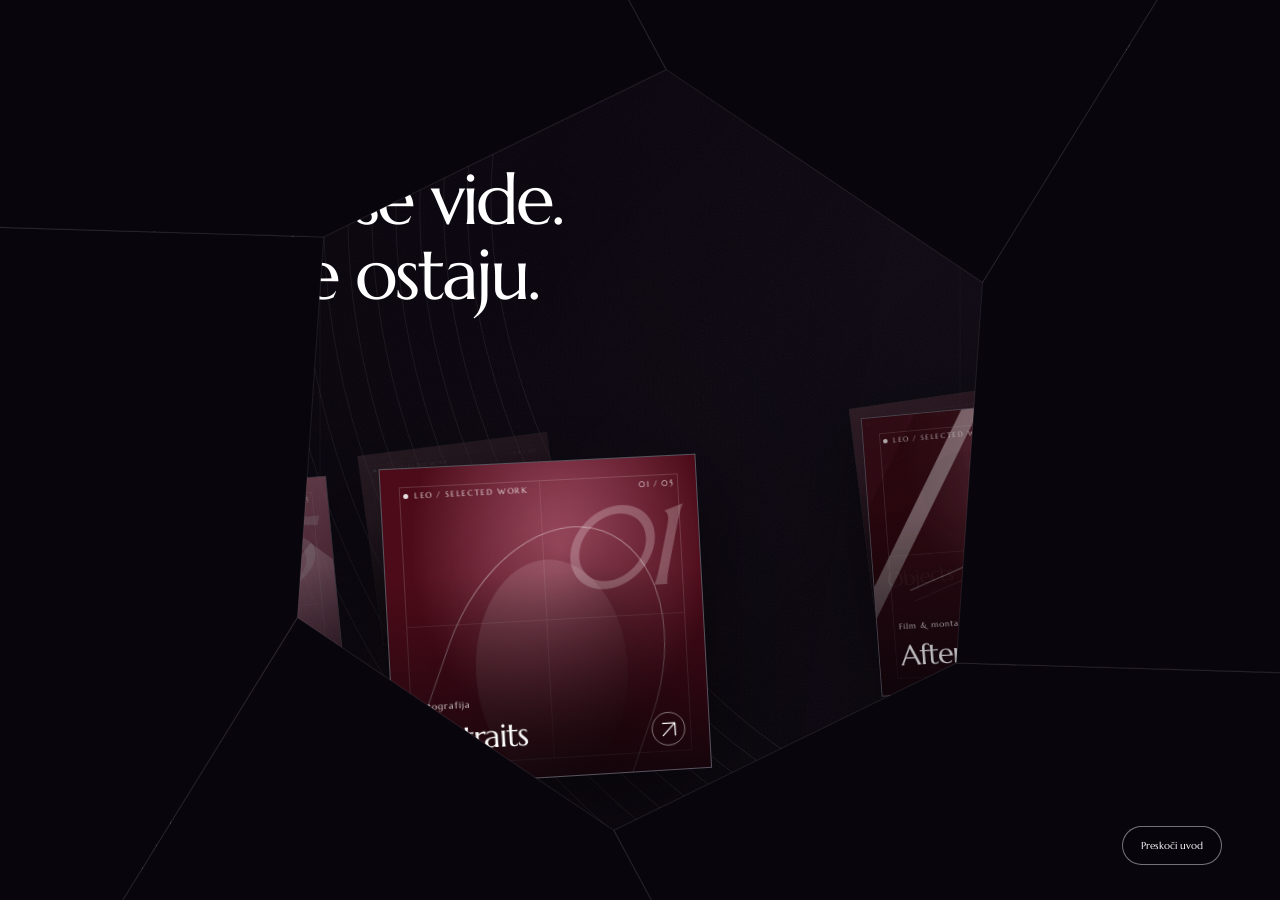
==== commit cdf3bb32: "Remove demo and setup copy from public portfolio pages" ====
--- a/index.html
+++ b/index.html
@@ -14,7 +14,7 @@
   <link rel="stylesheet" href="assets/theme.css?v=aquavit-1">
   <link rel="stylesheet" href="assets/home.css?v=immediate-orbit-1">
   <script src="assets/portfolio-store.js?v=request-timeout-2" defer></script>
-  <script src="assets/main.js?v=shutter-4000-1" defer></script>
+  <script src="assets/main.js?v=clean-copy-1" defer></script>
 </head>
 <body data-page="home">
   <a class="skip-link" href="#main">Preskoči na sadržaj</a>
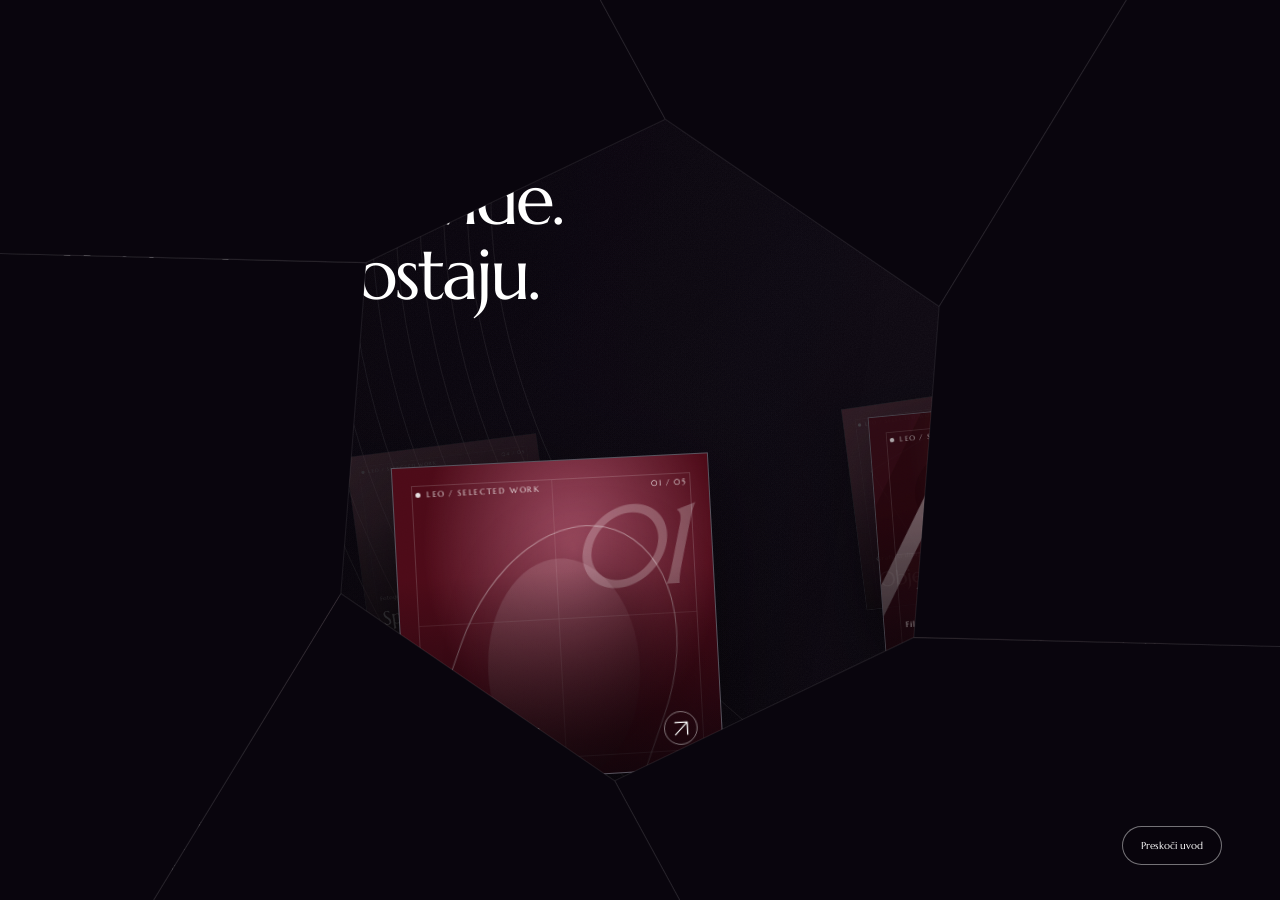
==== commit 125c9381: "Replace header LC badge with standalone geometric logo" ====
--- a/index.html
+++ b/index.html
@@ -11,7 +11,7 @@
   <link rel="preconnect" href="https://use.typekit.net" crossorigin>
   <link rel="stylesheet" href="https://use.typekit.net/job4tqi.css">
   <link rel="stylesheet" href="assets/style.css?v=aquavit-1">
-  <link rel="stylesheet" href="assets/theme.css?v=aquavit-1">
+  <link rel="stylesheet" href="assets/theme.css?v=logo-1">
   <link rel="stylesheet" href="assets/home.css?v=immediate-orbit-1">
   <script src="assets/portfolio-store.js?v=request-timeout-2" defer></script>
   <script src="assets/main.js?v=clean-copy-1" defer></script>
@@ -27,8 +27,7 @@
   </div>
   <header class="site-header">
     <a href="index.html" class="brand" aria-label="Leo Cahunek, početna">
-      <span class="brand-mark" aria-hidden="true">LC</span>
-      <span class="brand-name">Leo Cahunek<span class="brand-sub">Visual studio</span></span>
+      <img class="brand-logo" src="assets/logo.svg" width="52" height="52" alt="">
     </a>
     <button class="menu-button" type="button" aria-expanded="false" aria-controls="navigation"><span class="menu-label">Meni</span><span class="menu-symbol" aria-hidden="true"></span></button>
     <nav id="navigation" class="nav" aria-label="Glavna navigacija">
--- a/assets/theme.css
+++ b/assets/theme.css
@@ -174,3 +174,6 @@
 .inquiry-success-shell h2 { margin:0 0 16px; font-size:32px; font-weight:400; }
 .inquiry-success-shell p { color:var(--muted); font-size:14px; line-height:1.7; margin:0 0 24px; }
 #inquiry .submit:disabled { opacity:.6; cursor:wait; }
+
+.brand-logo { display:block; width:52px; height:52px; object-fit:contain; flex-shrink:0; }
+@media(max-width:600px) { .brand-logo { width:44px; height:44px; } }
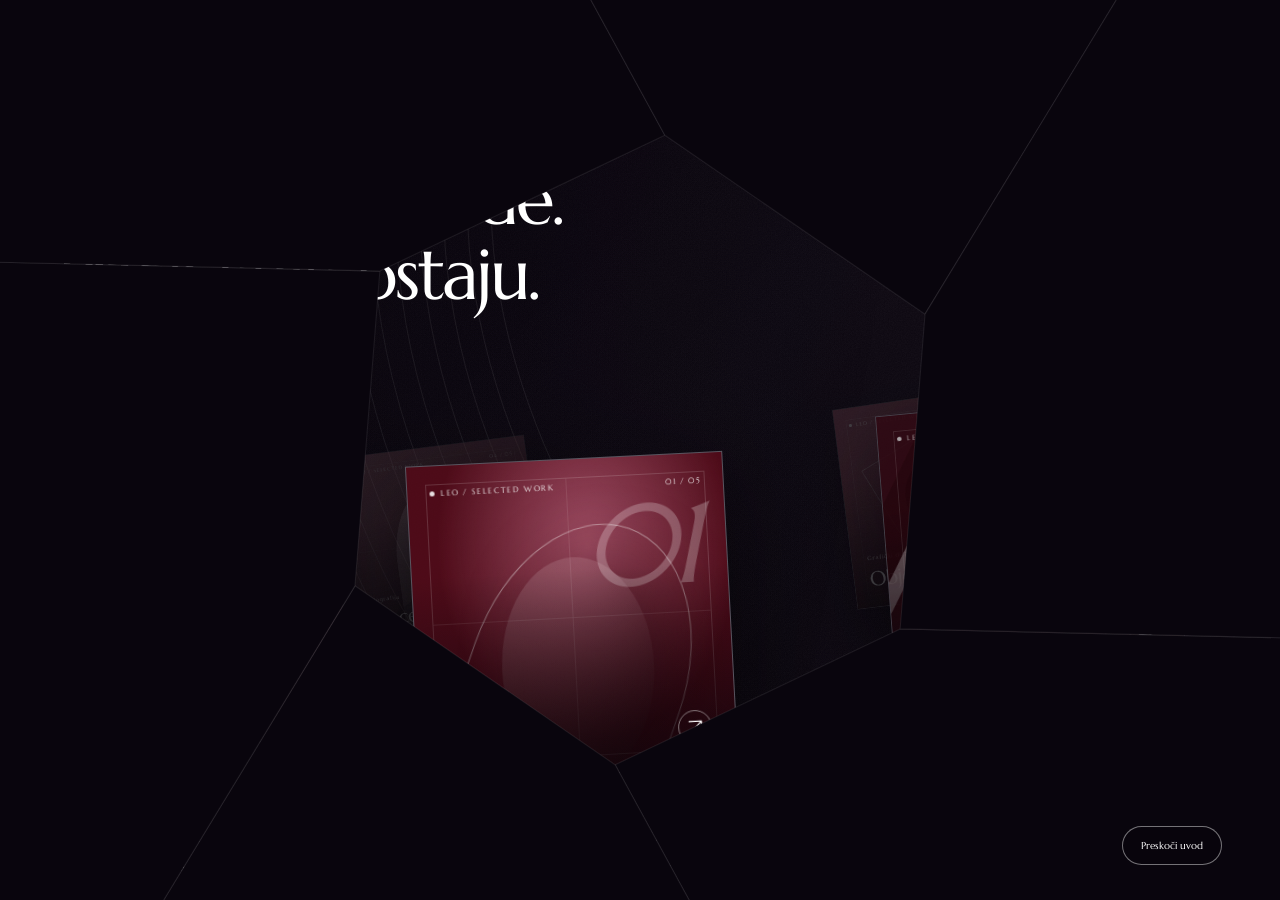
==== commit bde7e185: "Show Leo Cahunek beside the logo across all pages" ====
--- a/index.html
+++ b/index.html
@@ -27,7 +27,7 @@
   </div>
   <header class="site-header">
     <a href="index.html" class="brand" aria-label="Leo Cahunek, početna">
-      <img class="brand-logo" src="assets/logo.svg" width="52" height="52" alt="">
+      <img class="brand-logo" src="assets/logo.svg" width="52" height="52" alt=""><span class="brand-name">Leo Cahunek</span>
     </a>
     <button class="menu-button" type="button" aria-expanded="false" aria-controls="navigation"><span class="menu-label">Meni</span><span class="menu-symbol" aria-hidden="true"></span></button>
     <nav id="navigation" class="nav" aria-label="Glavna navigacija">
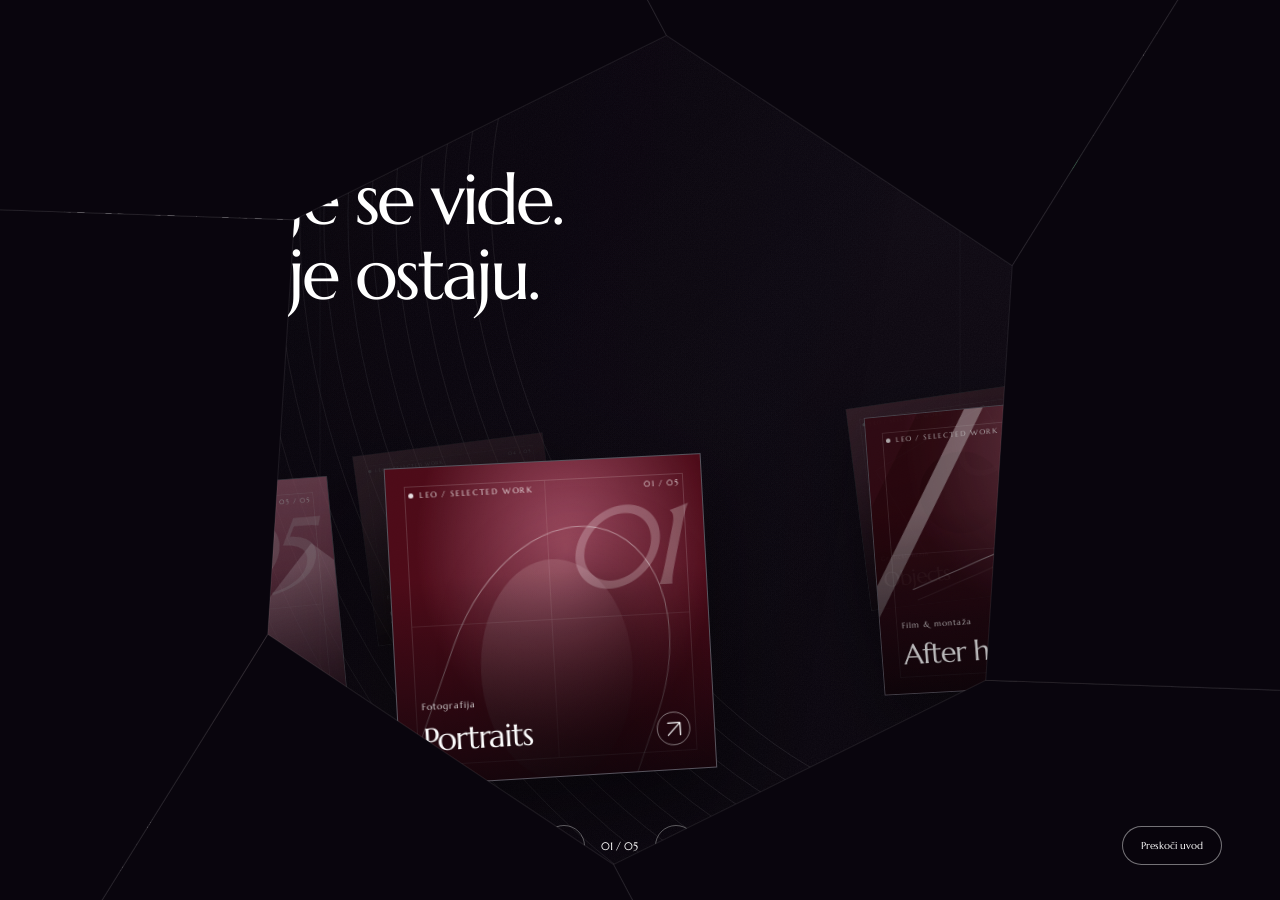
==== commit 70768f6d: "Keep branding version consistent across page navigation" ====
--- a/index.html
+++ b/index.html
@@ -11,10 +11,10 @@
   <link rel="preconnect" href="https://use.typekit.net" crossorigin>
   <link rel="stylesheet" href="https://use.typekit.net/job4tqi.css">
   <link rel="stylesheet" href="assets/style.css?v=aquavit-1">
-  <link rel="stylesheet" href="assets/theme.css?v=logo-1">
+  <link rel="stylesheet" href="assets/theme.css?v=brand-3">
   <link rel="stylesheet" href="assets/home.css?v=immediate-orbit-1">
   <script src="assets/portfolio-store.js?v=request-timeout-2" defer></script>
-  <script src="assets/main.js?v=clean-copy-1" defer></script>
+  <script src="assets/main.js?v=brand-3" defer></script>
 </head>
 <body data-page="home">
   <a class="skip-link" href="#main">Preskoči na sadržaj</a>
@@ -26,15 +26,15 @@
     <button class="skip-intro" type="button">Preskoči uvod <svg class="ui-icon" viewBox="0 0 24 24" aria-hidden="true" focusable="false"><path d="M5 19 19 5M5 5h14v14"/></svg></button>
   </div>
   <header class="site-header">
-    <a href="index.html" class="brand" aria-label="Leo Cahunek, početna">
-      <img class="brand-logo" src="assets/logo.svg" width="52" height="52" alt=""><span class="brand-name">Leo Cahunek</span>
+    <a href="index.html?v=brand-3" class="brand" aria-label="Leo Cahunek, početna">
+      <img class="brand-logo" src="assets/logo.svg?v=brand-3" width="52" height="52" alt=""><span class="brand-name">Leo Cahunek</span>
     </a>
     <button class="menu-button" type="button" aria-expanded="false" aria-controls="navigation"><span class="menu-label">Meni</span><span class="menu-symbol" aria-hidden="true"></span></button>
     <nav id="navigation" class="nav" aria-label="Glavna navigacija">
-      <a href="index.html" class="is-active" aria-current="page">Naslovna</a>
-      <a href="radovi.html">Radovi</a>
-      <a href="o-meni.html">O meni</a>
-      <a href="kontakt.html" class="nav-contact">Kontakt <span aria-hidden="true"><svg class="ui-icon" viewBox="0 0 24 24" aria-hidden="true" focusable="false"><path d="M5 19 19 5M5 5h14v14"/></svg></span></a>
+      <a href="index.html?v=brand-3" class="is-active" aria-current="page">Naslovna</a>
+      <a href="radovi.html?v=brand-3">Radovi</a>
+      <a href="o-meni.html?v=brand-3">O meni</a>
+      <a href="kontakt.html?v=brand-3" class="nav-contact">Kontakt <span aria-hidden="true"><svg class="ui-icon" viewBox="0 0 24 24" aria-hidden="true" focusable="false"><path d="M5 19 19 5M5 5h14v14"/></svg></span></a>
     </nav>
   </header>
   <main id="main">
@@ -44,7 +44,7 @@
           <p class="eyebrow hero-kicker">Neovisni vizualni studio · Varaždin, HR</p>
           <h1 id="hero-title"><span class="hero-title-line line"><span>Ideje koje se vide.</span></span><span class="hero-title-line line"><span>Priče koje ostaju.</span></span></h1>
         </div>
-        <a class="availability" href="kontakt.html"><span class="dot" aria-hidden="true"></span><span>Otvoren za nove suradnje<small>Stvorimo nešto dobro.</small></span></a>
+        <a class="availability" href="kontakt.html?v=brand-3"><span class="dot" aria-hidden="true"></span><span>Otvoren za nove suradnje<small>Stvorimo nešto dobro.</small></span></a>
       </div>
       <span class="hero-footnote" aria-hidden="true">ODABRANI RADOVI / 01 — 05</span>
       <div class="covers" role="region" aria-roledescription="karusel" aria-label="Odabrani radovi u dijagonalnom krugu" aria-busy="true"></div>
@@ -56,7 +56,7 @@
           <button class="round" id="next" type="button" aria-label="Sljedeći rad">→</button>
           <button class="round pause-button" id="pause" type="button" aria-label="Pauziraj kruženje radova" aria-pressed="false"><span aria-hidden="true">Ⅱ</span></button>
         </div>
-        <a class="scroll-link" href="radovi.html">ISTRAŽI RADOVE <span aria-hidden="true"><svg class="ui-icon" viewBox="0 0 24 24" aria-hidden="true" focusable="false"><path d="M5 19 19 5M5 5h14v14"/></svg></span></a>
+        <a class="scroll-link" href="radovi.html?v=brand-3">ISTRAŽI RADOVE <span aria-hidden="true"><svg class="ui-icon" viewBox="0 0 24 24" aria-hidden="true" focusable="false"><path d="M5 19 19 5M5 5h14v14"/></svg></span></a>
       </div>
       <p id="carousel-status" class="sr-only" role="status" aria-live="polite"></p>
     </section>
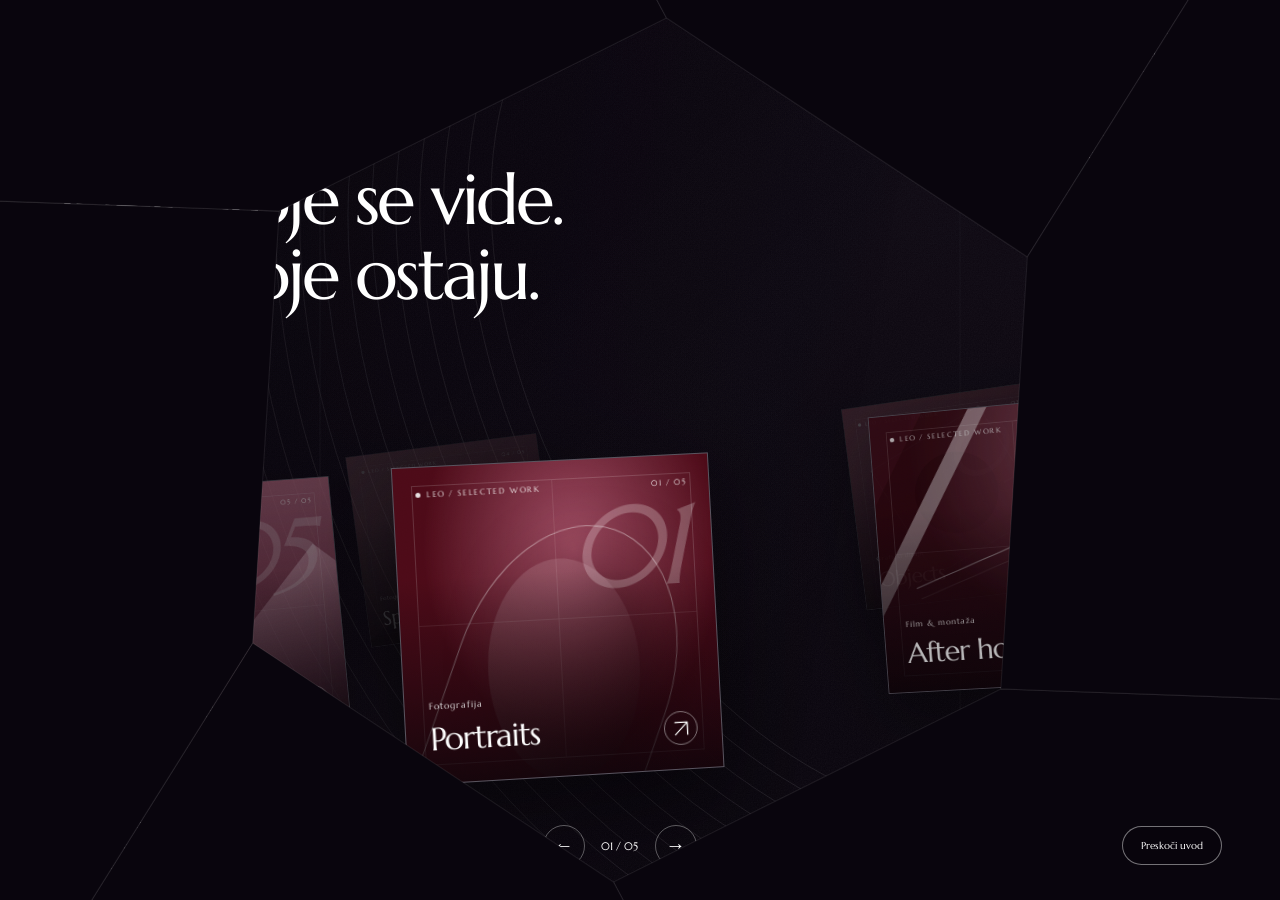
==== commit 12926397: "Add Prizori category to portfolio filters and Studio" ====
--- a/index.html
+++ b/index.html
@@ -13,8 +13,8 @@
   <link rel="stylesheet" href="assets/style.css?v=aquavit-1">
   <link rel="stylesheet" href="assets/theme.css?v=brand-3">
   <link rel="stylesheet" href="assets/home.css?v=immediate-orbit-1">
-  <script src="assets/portfolio-store.js?v=request-timeout-2" defer></script>
-  <script src="assets/main.js?v=brand-3" defer></script>
+  <script src="assets/portfolio-store.js?v=scenes-1" defer></script>
+  <script src="assets/main.js?v=scenes-1" defer></script>
 </head>
 <body data-page="home">
   <a class="skip-link" href="#main">Preskoči na sadržaj</a>
--- a/assets/theme.css
+++ b/assets/theme.css
@@ -177,3 +177,9 @@
 
 .brand-logo { display:block; width:52px; height:52px; object-fit:contain; flex-shrink:0; }
 @media(max-width:600px) { .brand-logo { width:44px; height:44px; } }
+
+/* Give the work gallery more space on both sides. */
+.page-work { padding-inline:clamp(32px,12vw,240px); }
+@media(max-width:600px) { .page-work { padding-inline:8vw; } }
+
+.page-work .project .project-media { aspect-ratio:5 / 4; }
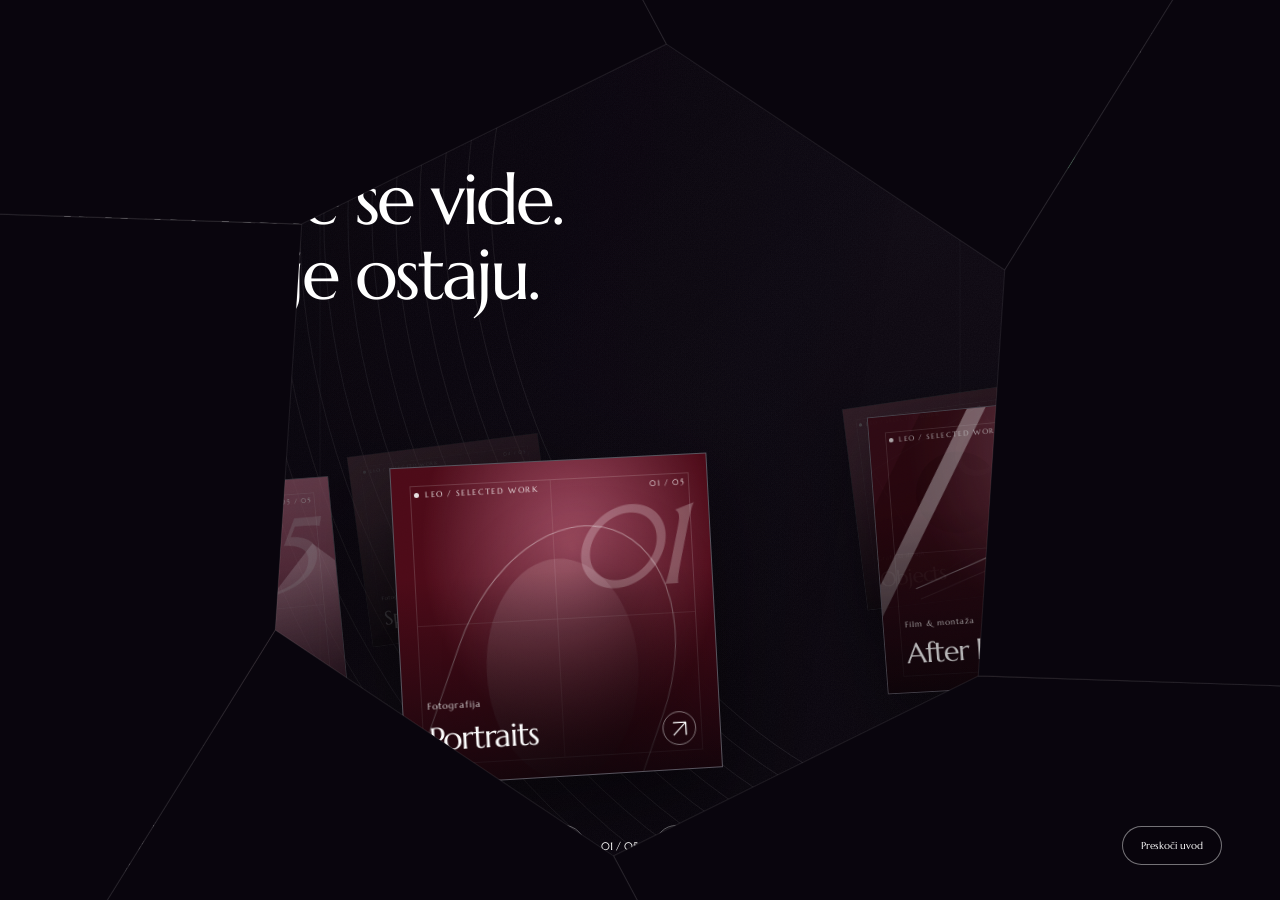
==== commit a3a52108: "Enable portfolio publishing from Studio through GitHub" ====
--- a/index.html
+++ b/index.html
@@ -13,7 +13,7 @@
   <link rel="stylesheet" href="assets/style.css?v=aquavit-1">
   <link rel="stylesheet" href="assets/theme.css?v=brand-3">
   <link rel="stylesheet" href="assets/home.css?v=immediate-orbit-1">
-  <script src="assets/portfolio-store.js?v=scenes-1" defer></script>
+  <script src="assets/portfolio-store.js?v=github-1" defer></script>
   <script src="assets/main.js?v=scenes-1" defer></script>
 </head>
 <body data-page="home">
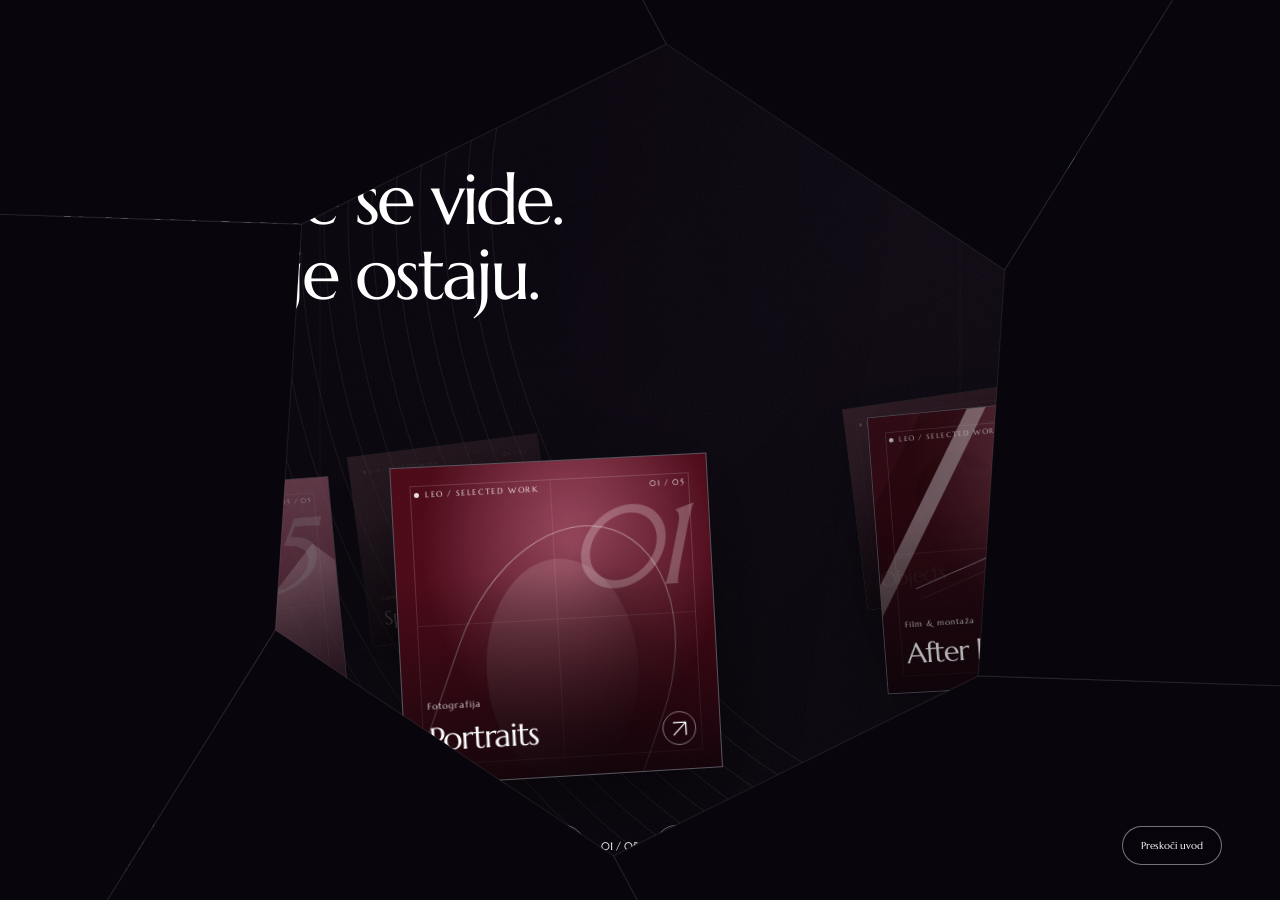
==== commit 08fc621b: "Revert Studio update on archived portfolio version" ====
--- a/index.html
+++ b/index.html
@@ -13,7 +13,7 @@
   <link rel="stylesheet" href="assets/style.css?v=aquavit-1">
   <link rel="stylesheet" href="assets/theme.css?v=brand-3">
   <link rel="stylesheet" href="assets/home.css?v=immediate-orbit-1">
-  <script src="assets/portfolio-store.js?v=github-1" defer></script>
+  <script src="assets/portfolio-store.js?v=scenes-1" defer></script>
   <script src="assets/main.js?v=scenes-1" defer></script>
 </head>
 <body data-page="home">
